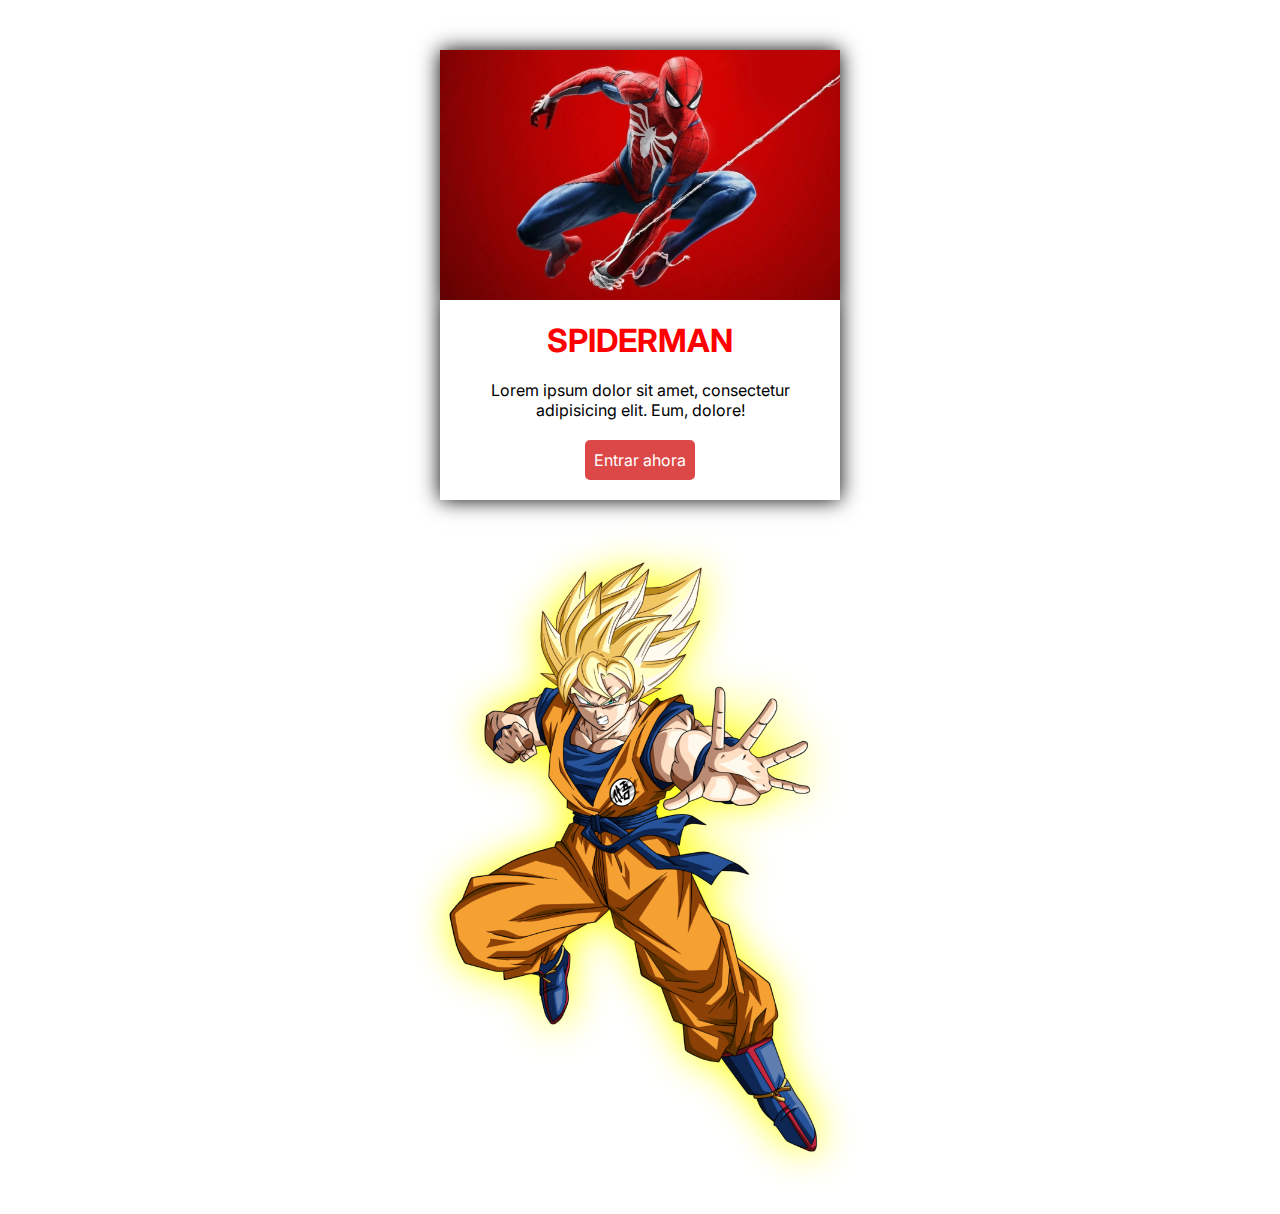
==== index.html @ aa8982b4 "trabajo" ====
<!DOCTYPE html>
<html lang="es">

<head>
  <meta charset="UTF-8">
  <meta name="viewport" content="width=device-width, initial-scale=1.0">
  <title>trabajo</title>
  <link rel="stylesheet" href="css/goku.css">
</head>

<body>
  <img class="spidy" src="imagenes/spidy.jpg" alt="">
  <div class="texto">
    <h1 class="titulo">SPIDERMAN</h1><br>
    <p class="contenido">Lorem ipsum dolor sit amet, consectetur adipisicing elit. Eum, dolore!</p><br>
    <a class="boton" href="">Entrar ahora</a>
  </div>
  <img class="goku" src="imagenes/goku.png" alt="koku">
</body>

</html>
---- css/goku.css ----
@import url('https://fonts.googleapis.com/css2?family=Inter:wght@100..900&family=Poppins:ital,wght@0,100;0,200;0,300;0,400;0,500;0,600;0,700;0,800;0,900;1,100;1,200;1,300;1,400;1,500;1,600;1,700;1,800;1,900&display=swap');
*{
  margin: 0;
  padding: 0;
  box-sizing: border-box;
}

body{
  font-family: "Inter", sans-serif;
}

.goku{
  margin: 50px auto;
  display: block;
  width: 400px;
  filter: drop-shadow(0px 0px 20px yellow);

}

.spidy{
  margin: 50px auto;
  display: block;
  width: 400px;
  height: 250px;
  margin-bottom: 0px;
  box-shadow: 0px 0px 20px black;
}

.texto{
  background: white;
  width: 400px;
  height: 200px;
  margin: 0px auto;
  border: 1px black;
  place-content: center;
  padding: 10px;
  box-shadow: 0px 0px 20px black;
}

.contenido{
  text-align: center;
}

.titulo{
  text-align: center;
  margin-bottom:  0px;
  color: red;
}

.boton{
  display: block;
  width: 110px;
  height: 40px;
  background: rgb(220, 72, 72);
  color: white;
  text-decoration: none;
  margin:0 auto;
  place-content: center;
  text-align: center;
  border-radius: 5px;
}
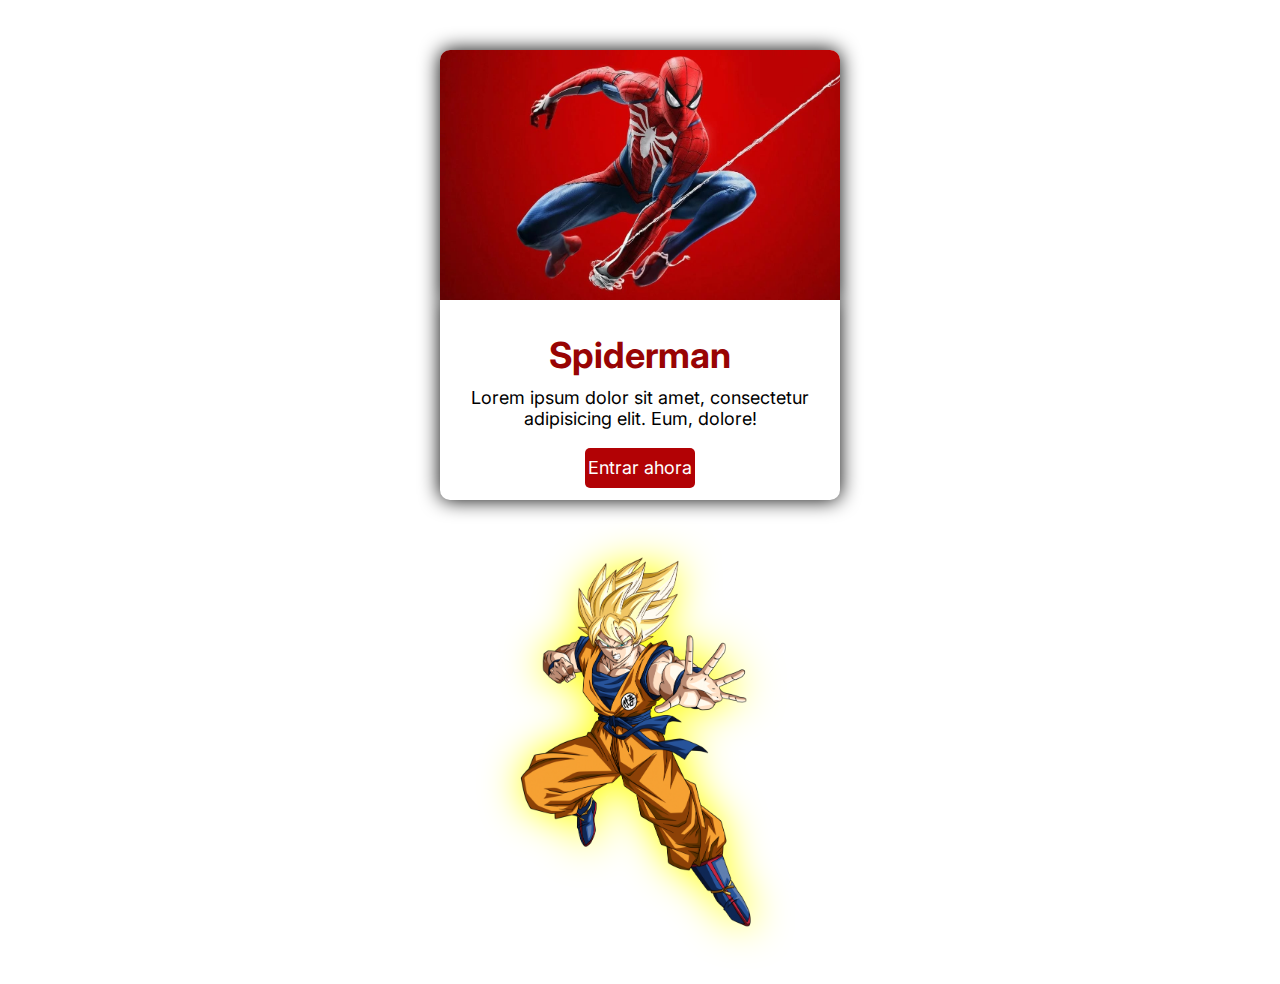
==== commit 1968e93e: "Goku nuevo" ====
--- a/index.html
+++ b/index.html
@@ -11,8 +11,8 @@
 <body>
   <img class="spidy" src="imagenes/spidy.jpg" alt="">
   <div class="texto">
-    <h1 class="titulo">SPIDERMAN</h1><br>
-    <p class="contenido">Lorem ipsum dolor sit amet, consectetur adipisicing elit. Eum, dolore!</p><br>
+    <h1 class="titulo">Spiderman</h1>
+    <p class="contenido">Lorem ipsum dolor sit amet, consectetur adipisicing elit. Eum, dolore!</p>
     <a class="boton" href="">Entrar ahora</a>
   </div>
   <img class="goku" src="imagenes/goku.png" alt="koku">
--- a/css/goku.css
+++ b/css/goku.css
@@ -7,15 +7,9 @@
 
 body{
   font-family: "Inter", sans-serif;
+  font-size: 18px;
 }
 
-.goku{
-  margin: 50px auto;
-  display: block;
-  width: 400px;
-  filter: drop-shadow(0px 0px 20px yellow);
-
-}
 
 .spidy{
   margin: 50px auto;
@@ -24,6 +18,7 @@
   height: 250px;
   margin-bottom: 0px;
   box-shadow: 0px 0px 20px black;
+  border-radius:10px 10px 0px 0px ;
 }
 
 .texto{
@@ -35,6 +30,7 @@
   place-content: center;
   padding: 10px;
   box-shadow: 0px 0px 20px black;
+  border-radius: 0px 0px 10px 10px;
 }
 
 .contenido{
@@ -43,19 +39,29 @@
 
 .titulo{
   text-align: center;
-  margin-bottom:  0px;
-  color: red;
+  margin:20px 0px 10px;
+  color: #980404;
 }
 
 .boton{
   display: block;
   width: 110px;
   height: 40px;
-  background: rgb(220, 72, 72);
+  background: rgb(178 2 5);
   color: white;
   text-decoration: none;
   margin:0 auto;
   place-content: center;
   text-align: center;
   border-radius: 5px;
+  margin-top: 5%;
+}
+
+
+.goku{
+  display: block;
+  margin: 50px auto;
+  width: 250px;
+  filter: drop-shadow(0px 0px 20px yellow);
+
 }